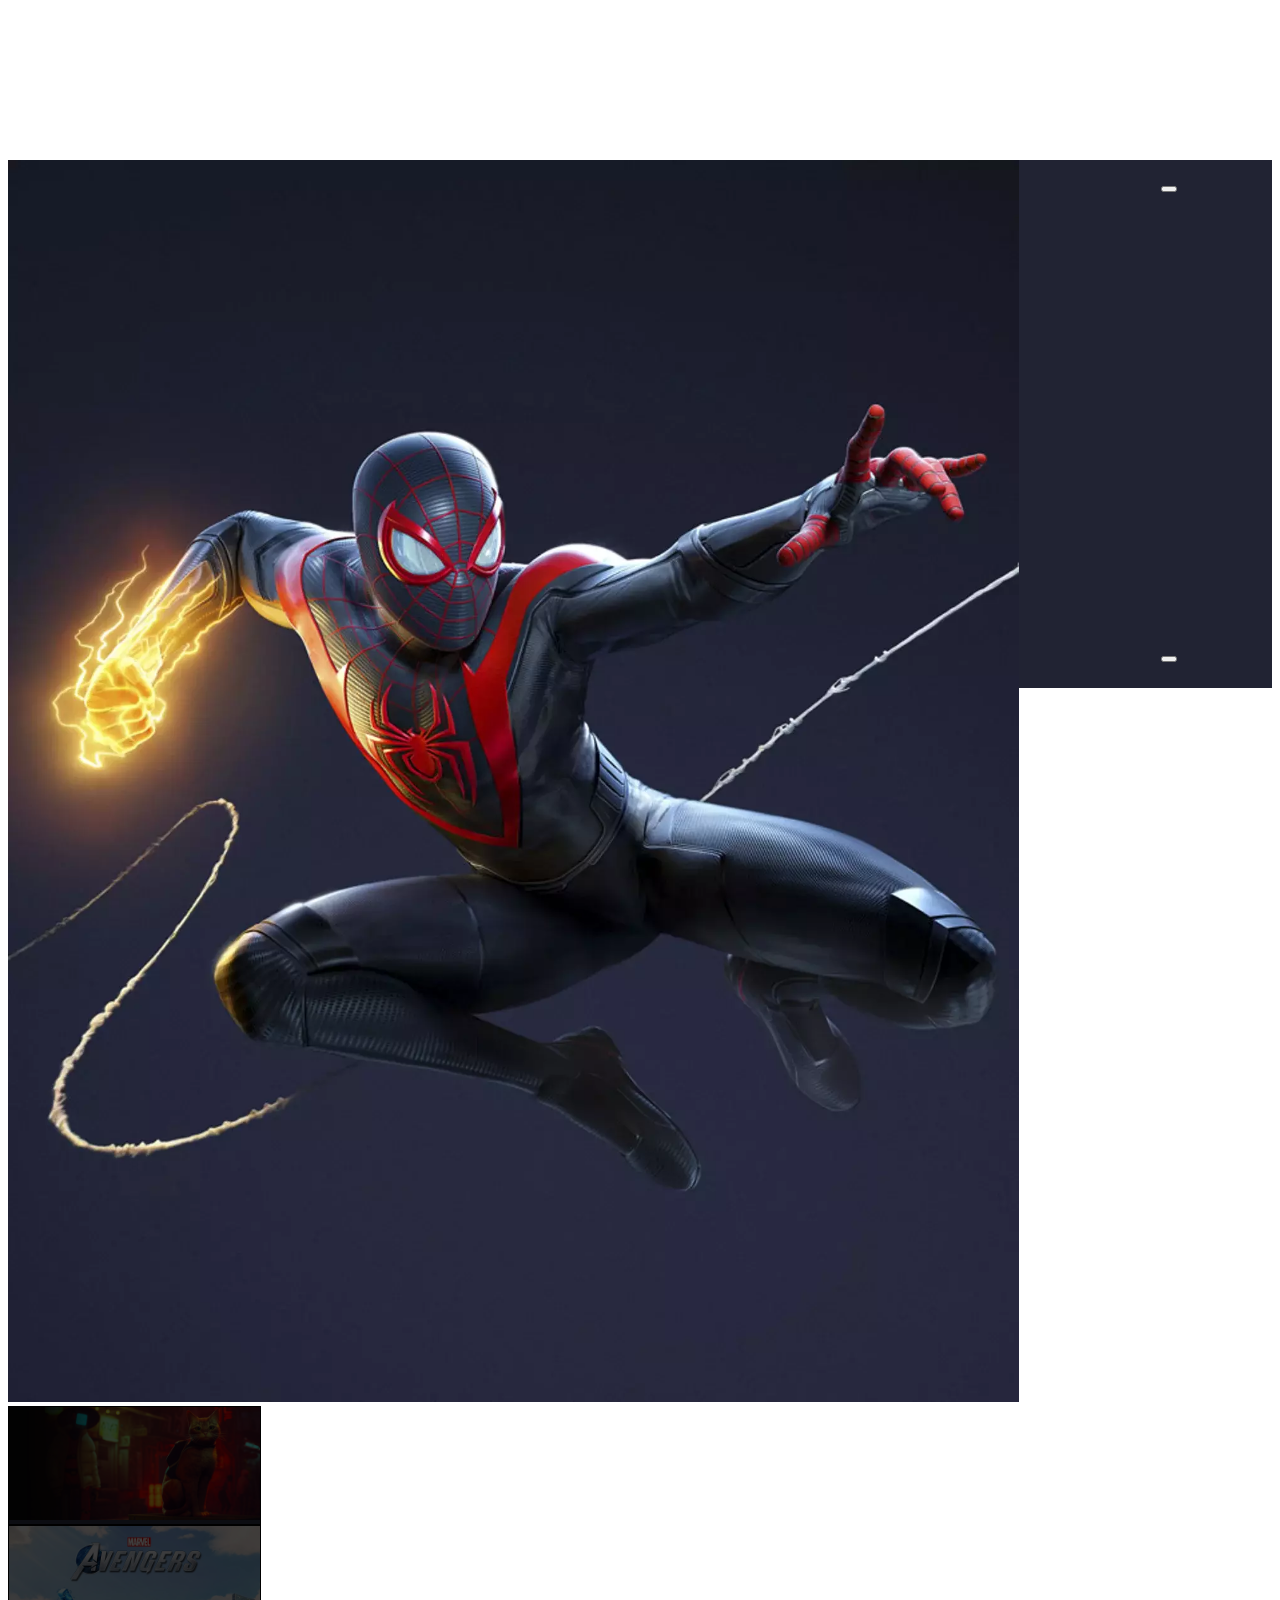
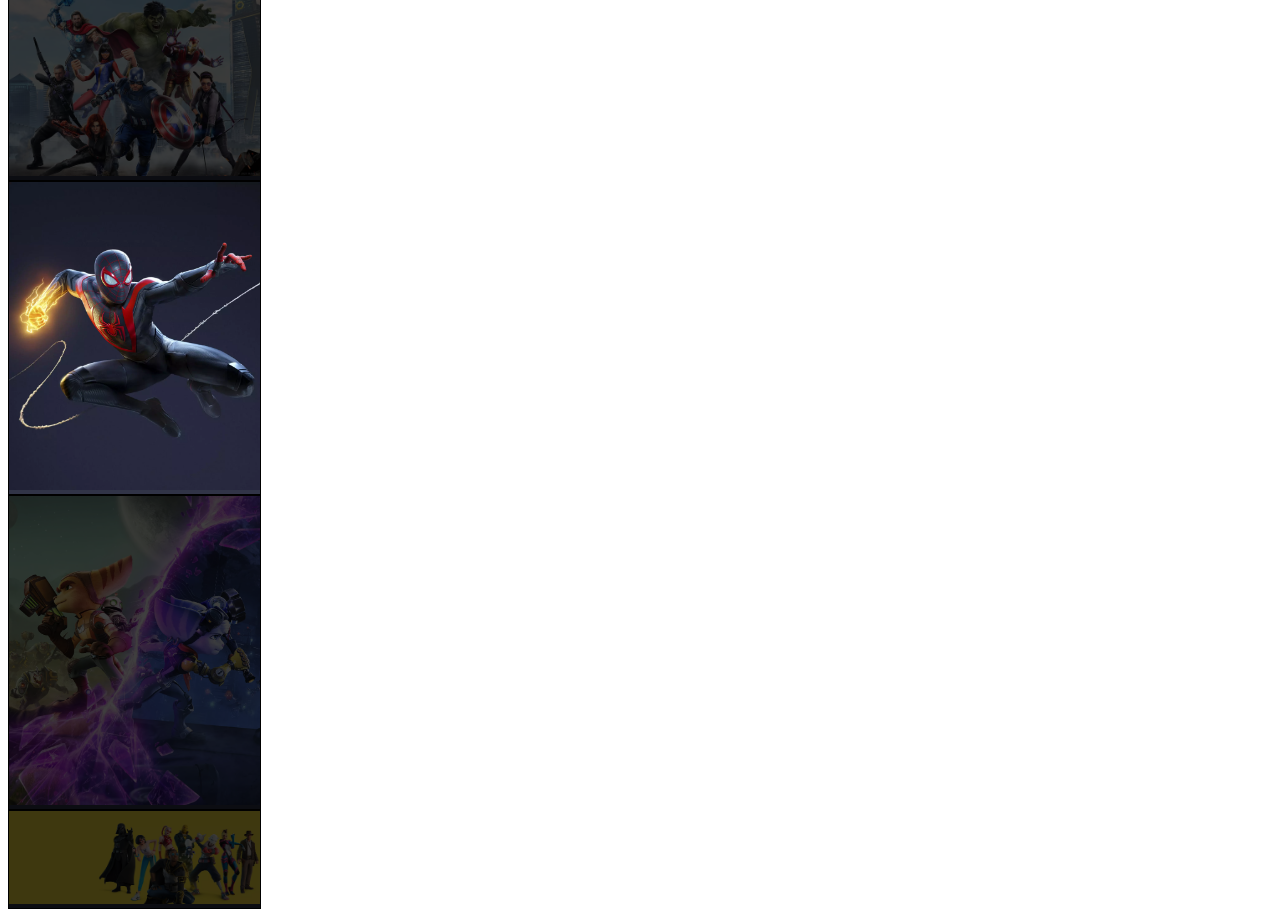
==== 1-carousel-js-array/index.html @ b8e3fb19 "Reorder and Rename project" ====
<!DOCTYPE html>
<html lang="en">
    <head>
        <meta charset="UTF-8">
        <meta http-equiv="X-UA-Compatible" content="IE=edge">
        <meta name="viewport" content="width=device-width, initial-scale=1.0">
        <!-- font-awesome -->
        <link rel="stylesheet" href="https://cdnjs.cloudflare.com/ajax/libs/font-awesome/6.2.1/css/all.min.css" integrity="sha512-MV7K8+y+gLIBoVD59lQIYicR65iaqukzvf/nwasF0nqhPay5w/9lJmVM2hMDcnK1OnMGCdVK+iQrJ7lzPJQd1w==" crossorigin="anonymous" referrerpolicy="no-referrer" />
        <!-- my style css -->
        <link rel="stylesheet" href="./assets/css/style.css">
        <!-- bootstrap css -->
        <link href="https://cdn.jsdelivr.net/npm/bootstrap@5.2.3/dist/css/bootstrap.min.css" rel="stylesheet" integrity="sha384-rbsA2VBKQhggwzxH7pPCaAqO46MgnOM80zW1RWuH61DGLwZJEdK2Kadq2F9CUG65" crossorigin="anonymous">
        <title>Carousel</title>
    </head>
    <body>
        <div class="container">

            <div class="ms_carousel d-flex">
                <div class="ms_images">
                    <!-- <img src="./assets/img/01.webp" class="ms_image" alt="">
                    <img src="./assets/img/02.webp" class="ms_image" alt="">
                    <img src="./assets/img/03.webp" class="ms_image" alt="">
                    <img src="./assets/img/04.webp" class="ms_image" alt="">
                    <img src="./assets/img/05.webp" class="ms_image" alt=""> -->
                </div>
                <!-- /.ms_images -->

                <div class="ms_thumbnails">
                    <!-- <div class="ms_thumbnails_cell"> <img src="./assets/img/01.webp" alt=""> </div>
                    <div class="ms_thumbnails_cell"> <img src="./assets/img/02.webp" alt=""> </div>
                    <div class="ms_thumbnails_cell"> <img src="./assets/img/03.webp" alt=""> </div>
                    <div class="ms_thumbnails_cell"> <img src="./assets/img/04.webp" alt=""> </div>
                    <div class="ms_thumbnails_cell"> <img src="./assets/img/05.webp" alt=""> </div> -->
                </div>
                <!-- /.ms_thumbnails -->

                <nav>
                    <button id="up" type="click" class="btn btn-light rounded-circle ms_btn">
                        <i class="fa-solid fa-chevron-up"></i>
                    </button>
                    <button id="down" type="click" class="btn btn-light rounded-circle ms_btn">
                        <i class="fa-solid fa-chevron-down"></i>
                    </button>
                </nav>
            </div>
            <!-- /.ms_carousel -->

        </div>
        <!-- /.container -->

        <!-- javascript -->
        <script src="./assets/js/main.js"></script>
        <!-- Bootstrap javascript -->
        <script src="https://cdn.jsdelivr.net/npm/bootstrap@5.2.3/dist/js/bootstrap.bundle.min.js" integrity="sha384-kenU1KFdBIe4zVF0s0G1M5b4hcpxyD9F7jL+jjXkk+Q2h455rYXK/7HAuoJl+0I4" crossorigin="anonymous"></script>
    </body>
</html>
---- 1-carousel-js-array/assets/css/style.css ----
.debug * {
    border: red 1 dashed;
}

:root {
    --ca_bg_carousel: #212333;
    --ca_bg_side: #313447;
}

/* #region utilities .......................... */
.ms_opacity {
    filter: brightness(25%);
}

/* #endregion utilities .......................*/
.ms_carousel {
    margin-top: 10rem;
    background-color: var(--ca_bg_carousel);
    position: relative;
    height: 33rem;
}

/* #endregion ms_images .......................*/
.ms_carousel .ms_images {
    width: 80%;
}

.ms_carousel .ms_images > img {
    height: 100%;
    width: 100%;
    object-fit: contain;
}

.ms_carousel .ms_images > img:not(.active) {
    display: none;
}

/* #endendregion ms_images ....................*/
/* #endregion ms_thumbnails ........................*/
.ms_carousel .ms_thumbnails {
    width: 20%;
}

.ms_carousel .ms_thumbnails_cell {
    height: 20%;
    background-color: var(--ca_bg_side);
    border: 1px solid black;
    text-align: center;
    overflow: hidden;
}

.ms_carousel .ms_thumbnails_cell > img {
    height: 100%;
    width: 100%;
    object-fit: cover;
}

/* #endendregion ms_thumbnails .....................*/

nav .ms_btn {
    position: absolute;
}

nav .ms_btn#up {
    top: 5%;
    right: 7.5%
}

nav .ms_btn#down {
    bottom: 5%;
    right: 7.5%
}
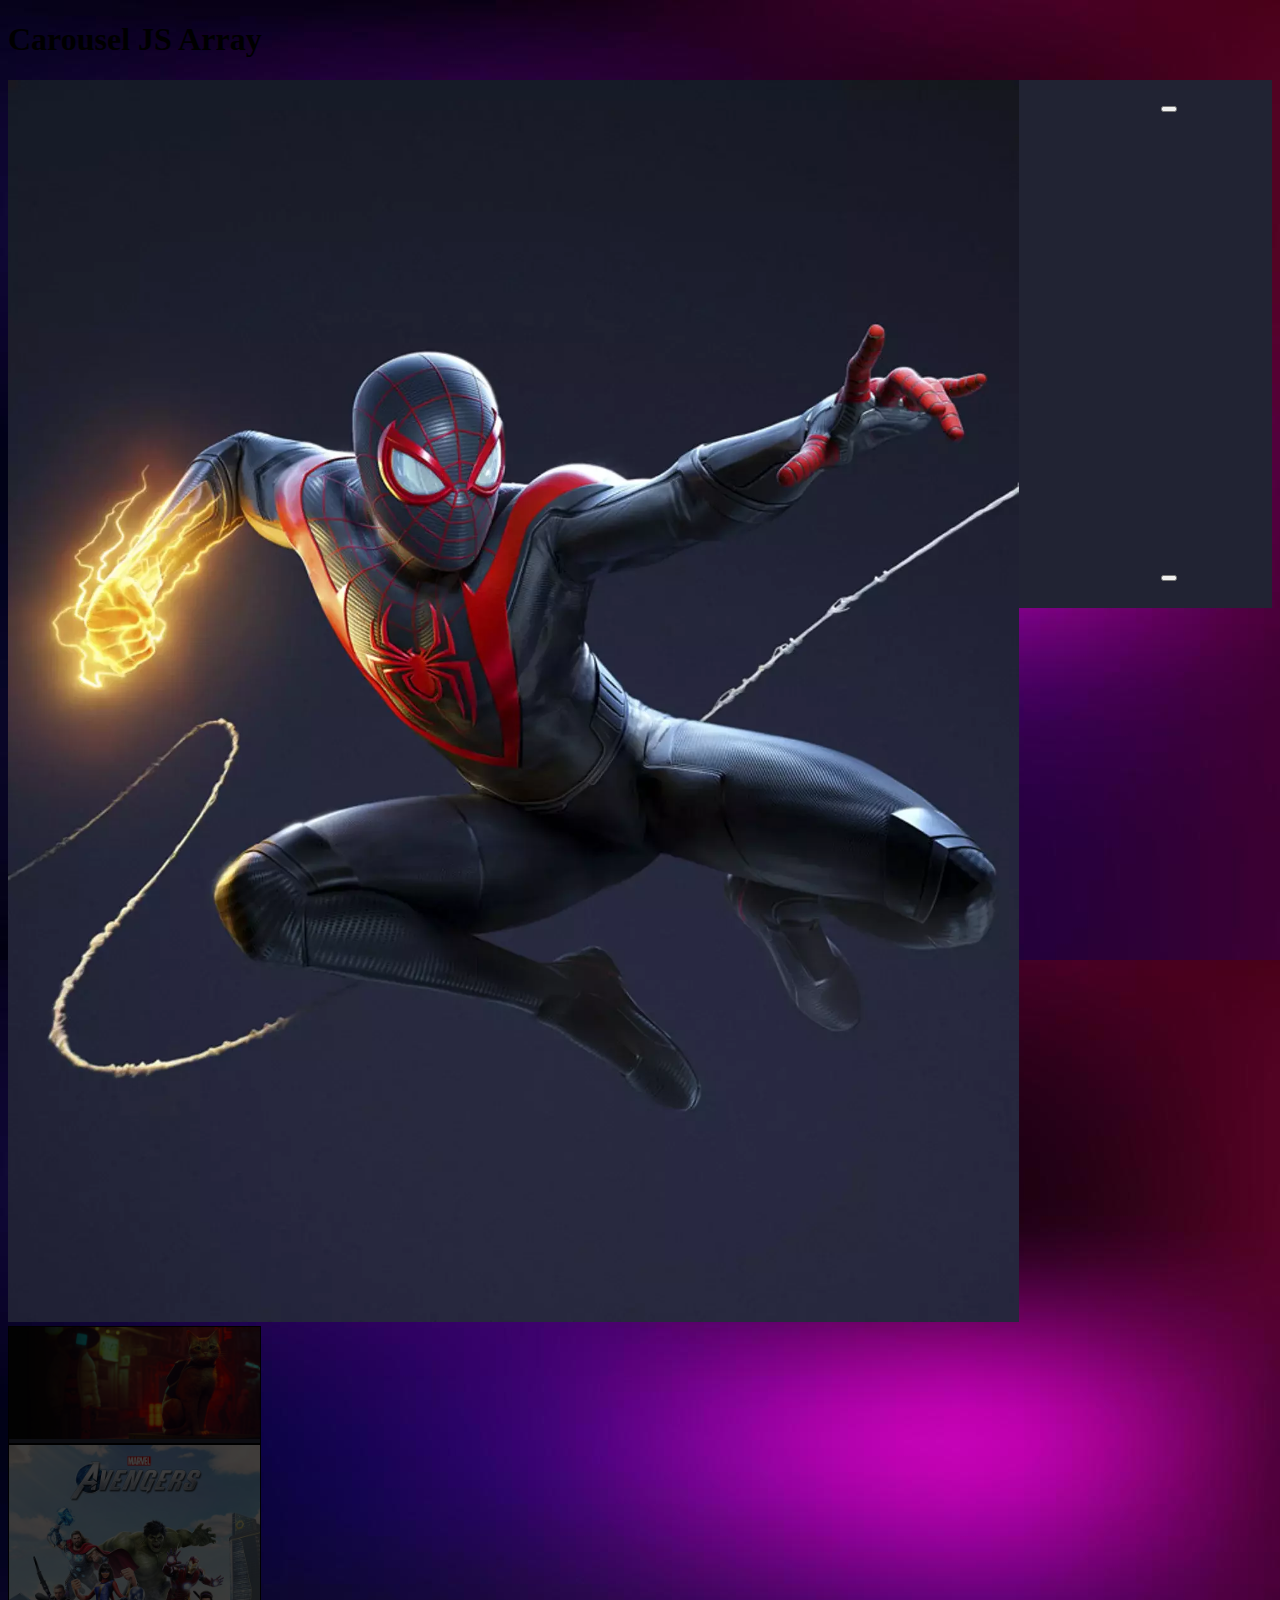
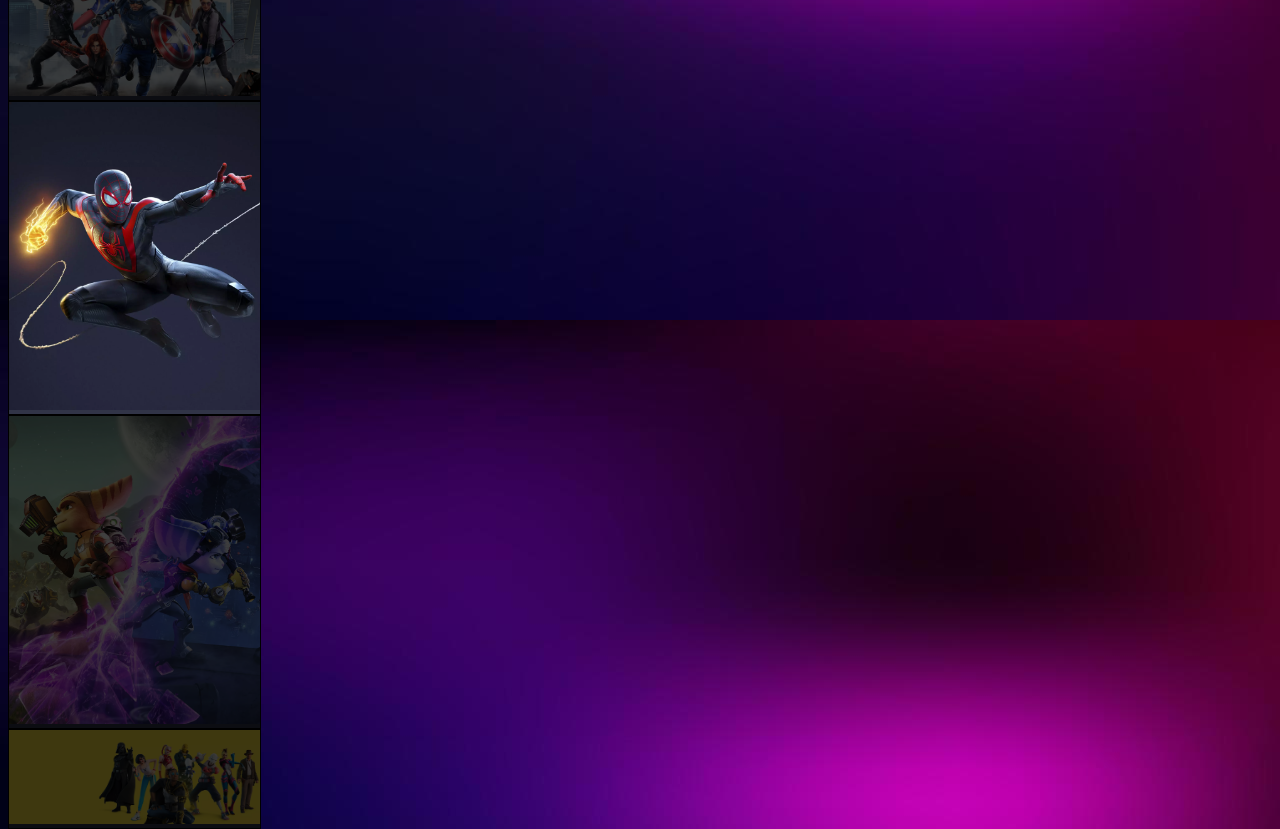
==== commit 44108719: "Ad bg and title" ====
--- a/1-carousel-js-array/index.html
+++ b/1-carousel-js-array/index.html
@@ -15,7 +15,9 @@
     <body>
         <div class="container">
 
-            <div class="ms_carousel d-flex">
+            <h1 class="mt-5 mb-4 display-4 fw-bold text-center text-white">Carousel JS Array</h1>
+
+            <div class="ms_carousel d-flex rounded">
                 <div class="ms_images">
                     <!-- <img src="./assets/img/01.webp" class="ms_image" alt="">
                     <img src="./assets/img/02.webp" class="ms_image" alt="">
@@ -25,7 +27,7 @@
                 </div>
                 <!-- /.ms_images -->
 
-                <div class="ms_thumbnails">
+                <div class="ms_thumbnails rounded">
                     <!-- <div class="ms_thumbnails_cell"> <img src="./assets/img/01.webp" alt=""> </div>
                     <div class="ms_thumbnails_cell"> <img src="./assets/img/02.webp" alt=""> </div>
                     <div class="ms_thumbnails_cell"> <img src="./assets/img/03.webp" alt=""> </div>
--- a/1-carousel-js-array/assets/css/style.css
+++ b/1-carousel-js-array/assets/css/style.css
@@ -7,6 +7,10 @@
     --ca_bg_side: #313447;
 }
 
+body {
+    background-image: url(./../img/bg-cf.jpg);
+}
+
 /* #region utilities .......................... */
 .ms_opacity {
     filter: brightness(25%);
@@ -14,7 +18,6 @@
 
 /* #endregion utilities .......................*/
 .ms_carousel {
-    margin-top: 10rem;
     background-color: var(--ca_bg_carousel);
     position: relative;
     height: 33rem;
